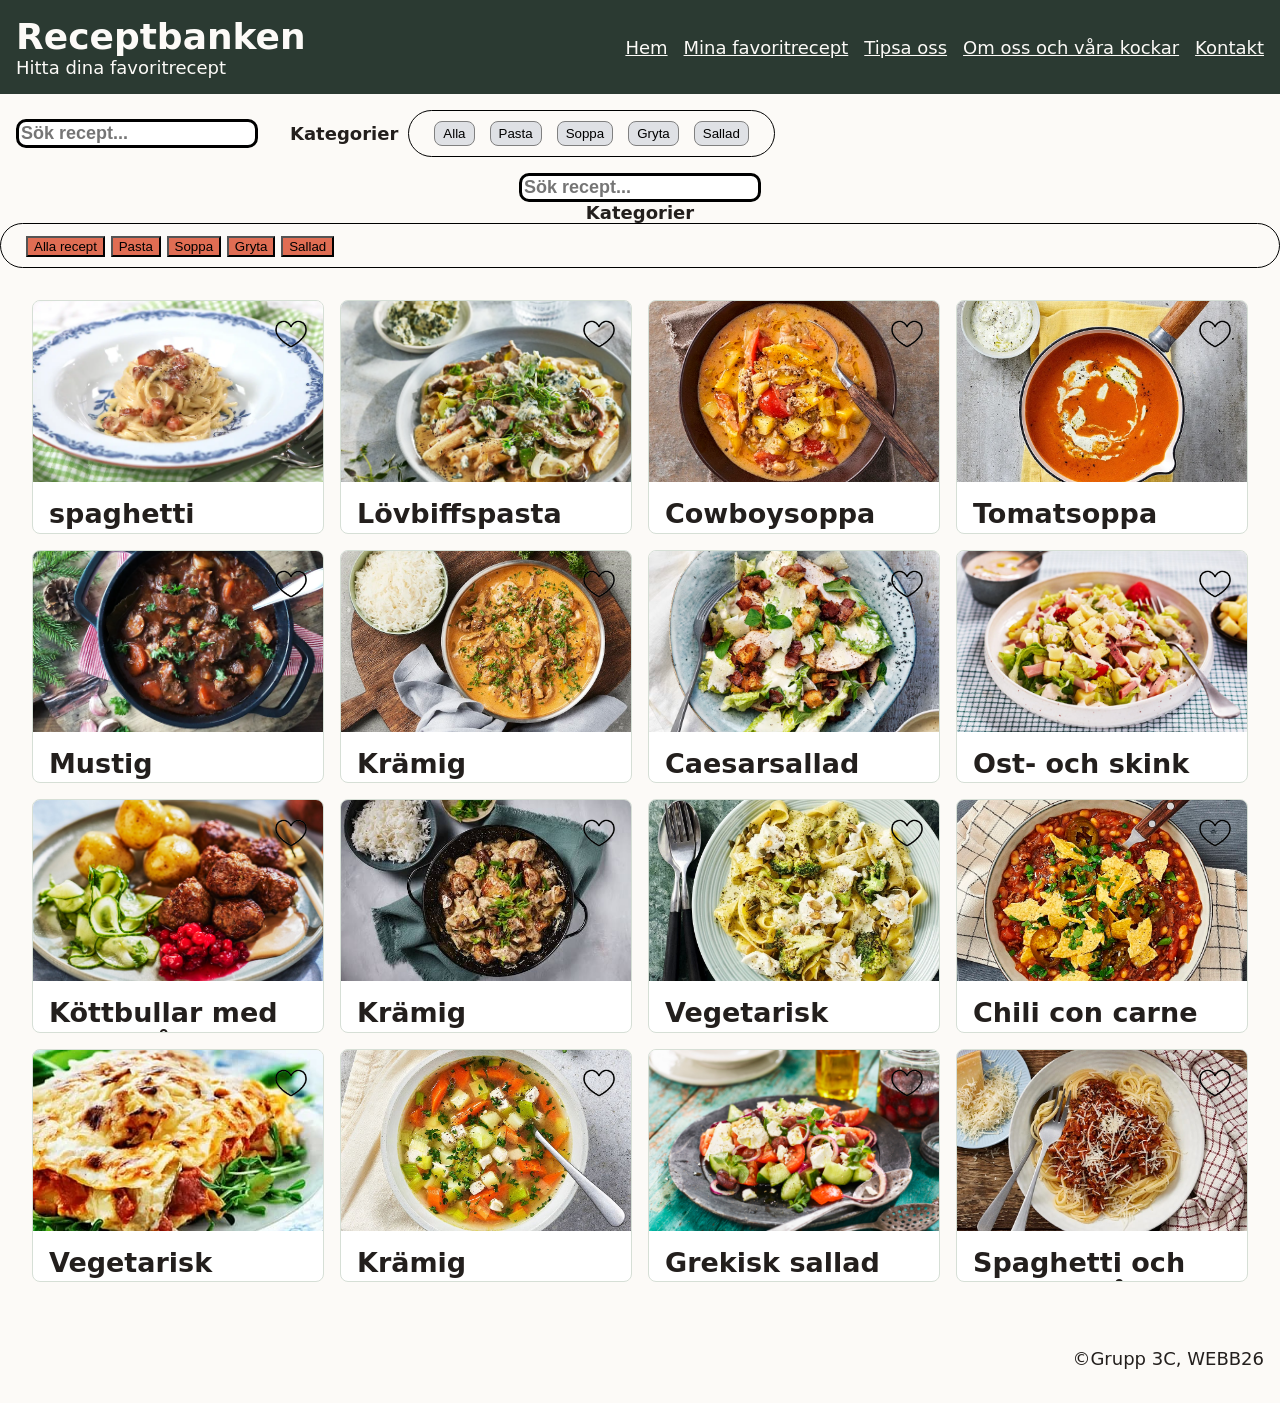
==== receptbanken/index.html @ 859a045a "Merge branch 'main' of https://github.com/OSOK2020/Brief-3-Receptbanken" ====
<!DOCTYPE html>
<html lang="sv">

<head>
    <meta charset="UTF-8">
    <meta name="viewport" content="width=device-width, initial-scale=1.0">
    <title>Receptboken</title>
    <!-- Stylesheets -->
    <link rel="stylesheet" href="css/mainStyle.css">
    <link rel="stylesheet" href="css/detailView.css">

    <!-- Scripts -->
    <script type="module" src="scripts/lista.js" defer></script>
    <script type="module" src="js/search.js" defer></script>
    <script type="module" src="js/filter.js" defer></script>
    <script type="module" src="js/detailView.js" defer></script>
</head>

<body>
    <header>
        <div class="logo">
            <h1>Receptbanken</h1>
            <p>Hitta dina favoritrecept</p>
        </div>
        <nav id="navigation">
            <a href="index.html">Hem</a>
            <a href="pages/favorites.html">Mina favoritrecept</a>
            <a href="pages/tips.html">Tipsa oss</a>
            <a href="pages/chefs.html">Om oss och våra kockar</a>
            <a href="pages/kontakt.html">Kontakt</a>
        </nav>
    </header>
    <main>
        <!---sök/filter kommer senare-->
        <section class="filteringSection">
            <section class="search-section">
                <input
                    type="text"
                    id="searchInput"
                    placeholder="Sök recept...">
            </section>
            <section class="filter-section">
                <p id="categories-filter">Kategorier</p>
                <section class="filter-container">
                    <button id="filter-alla">Alla</button>
                    <button id="filter-pasta">Pasta</button>
                    <button id="filter-soppa">Soppa</button>
                    <button id="filter-gryta">Gryta</button>
                    <button id="filter-sallad">Sallad</button>
                </section>
            </section>
        </section>
        
        <section class="search-section">
            <input type="text" id="searchInput" placeholder="Sök recept...">
        </section>
        <p id="categories-filter">Kategorier</p>
        <div id="filter-header">

            <div id="kategorier">
                <button class="filter-knapp" data-kategori="alla">Alla recept</button>
                <button class="filter-knapp" data-kategori="pasta">Pasta</button>
                <button class="filter-knapp" data-kategori="soppa">Soppa</button>
                <button class="filter-knapp" data-kategori="gryta">Gryta</button>
                <button class="filter-knapp" data-kategori="sallad">Sallad</button>
            </div>

            <div id="lista"></div>

        </div>

        <!--Tom listbehållare-->
        <ul id="recipe-list"></ul>

    </main>
    <footer>
        <p>&copy;Grupp 3C, WEBB26 </p>
    </footer>
</body>

</html>
---- receptbanken/css/mainStyle.css ----
*,
*::before,
*::after {
    box-sizing: border-box;
}

:root {
    --bg-main: #fcfaf7;
    /* Warm Cream */
    --bg-header: #2b3a32;
    /* Deep Forest Herb */
    --bg-card: #ffffff;
    /* Crisp White */
    --bg-detail: #f4efe6;
    /* Soft Parchment */
    --text-main: #231f1d;
    /* Dark Espresso */
    --text-muted: #6e665f;
    /* Warm Slate */
    --accent-primary: #e06d53;
    /* Terracotta / Paprika */
    --accent-secondary: #748c66;
    /* Sage Green */
    box-sizing: border-box;
}

:root {
    --bg-main: #fcfaf7;
    /* Warm Cream */
    --bg-header: #2b3a32;
    /* Deep Forest Herb */
    --bg-card: #ffffff;
    /* Crisp White */
    --bg-detail: #f4efe6;
    /* Soft Parchment */
    --text-main: #231f1d;
    /* Dark Espresso */
    --text-muted: #6e665f;
    /* Warm Slate */
    --accent-primary: #e06d53;
    /* Terracotta / Paprika */
    --accent-secondary: #748c66;
    /* Sage Green */
}


/* Bas struktur */

body {
    display: grid;
    grid-template-rows: auto 1fr auto;
    min-height: 100vh;
    margin: 0;
    font-size: large;
    font-family: system-ui, -apple-system, BlinkMacSystemFont, "Segoe UI", Roboto, sans-serif;
    font-family: system-ui, -apple-system, BlinkMacSystemFont, "Segoe UI", Roboto, sans-serif;
    background-color: var(--bg-main);
    color: var(--text-main);
}

button {
    background-color: var(--accent-primary);
}


footer {
    display: flex;
    align-items: center;
    justify-content: flex-end;
    padding: 1rem
}

/* Header */
header {
    background-color: var(--bg-header);
    color: var(--bg-main);
    display: flex;
    justify-content: space-between;
    align-items: center;
    padding: 1rem;

}

.logo * {
    margin: 0;
}

header nav {
    display: flex;
    justify-content: space-evenly;
    gap: 1rem;
    align-items: center;
}

header nav a {
    color: var(--bg-main);
}


/* Main */

main {
    display: grid;
    grid-template-rows: auto auto 1fr;
}

/* Search and filter section (filtering sektion) */

.filteringSection {
    display: flex;
    justify-content: flex-start;
    align-items: center;
    gap: 2rem;
    padding: 1rem;
}

/* == Search design == */

.search-section {
    display: flex;
    justify-content: center;
    align-items: center;
    height: fit-content;
}

#searchInput {
    border: 3px solid black;
    border-radius: 10px;
    font-weight: bold;
    font-size: large;
}


/* == Filter design === */

.filter-section {
    display: flex;
    justify-content: flex-start;
    align-items: center;
}

#categories-filter {
    display: flex;
    justify-content: center;
    font-weight: bold;
    font-size: large;
    margin: 0;
}

.filter-container {
    display: flex;
    justify-content: center;
    gap: 15px;
    margin-left: 10px;
    border: 1px solid black;
    border-radius: 30px;
    padding: 10px 25px;
}

.filter-container button {
    border: 1px solid grey;
    border-radius: 8px;
    background: #dfe1e5;
    padding: 4px 8px;
}

.filter-container button:hover {
    color: #4caf50;
}

/* Header */
header {
    background-color: var(--bg-header);
    color: var(--bg-main);
    display: flex;
    justify-content: space-between;
    align-items: center;
    padding: 1rem;

}

.logo * {
    margin: 0;
}

header nav {
    display: flex;
    justify-content: space-evenly;
    gap: 1rem;
    align-items: center;
}

header nav a {
    color: var(--bg-main);
}


/* Main */

main {
    display: grid;
    grid-template-rows: auto auto 1fr;
}

/* Search and filter section (filtering sektion) */

.filteringSection {
    display: flex;
    justify-content: flex-start;
    align-items: center;
    gap: 2rem;
    padding: 1rem;
}

/* == Search design == */

.search-section {
    display: flex;
    justify-content: center;
    align-items: center;
    height: fit-content;
}

#searchInput {
    border: 3px solid black;
    border-radius: 10px;
    font-weight: bold;
    font-size: large;
}


/* == Filter design === */

.filter-section {
    display: flex;
    justify-content: flex-start;
    align-items: center;
}

#categories-filter {
    display: flex;
    justify-content: center;
    font-weight: bold;
    font-size: large;
    margin: 0;
}

.filter-container {
    display: flex;
    justify-content: center;
    gap: 15px;
    margin-left: 10px;
    border: 1px solid black;
    border-radius: 30px;
    padding: 10px 25px;
}

.filter-container button {
    border: 1px solid grey;
    border-radius: 8px;
    background: #dfe1e5;
    padding: 4px 8px;
}

.filter-container button:hover {
    color: #4caf50;
}


#recipe-list {
    display: grid;
    grid-template-columns: repeat(4, minmax(0, 1fr));
    gap: 1rem;
    grid-auto-flow: dense;
    padding: 2rem;
    margin: 0;
}

.recipeCommon {
    overflow: hidden;
    border: 1px solid #d6dfd6;
    border-radius: 8px;
    background-color: var(--bg-card);
    transition: background-color 0.4s ease;
    aspect-ratio: 5 / 4;
    position: relative;
}

.recipeCommon:hover {
    background-color: var(--accent-secondary);
    cursor: pointer;
}

.recipeImg {
    display: block;
    width: 100%;
    aspect-ratio: 16 / 10;
    object-fit: cover;
}

.recipeCommon h2 {
    margin: 1rem;
    margin-bottom: 0.5rem;
}


.noSearchResult {
    font-size: 1.2rem;
    margin: 1rem;

}

.faveStatus {
    width: 2rem;
    position: absolute;
    top: 1rem;
    z-index: 2;
    right: 1rem;
}


@media (max-width: 800px) {
    #recipe-list {
        grid-template-columns: repeat(2, minmax(0, 1fr));
    }
}

@media (max-width: 500px) {
    #recipe-list {
        grid-template-columns: 1fr;
    }
}

/* == Filter design === */

#categories-filter {
    display: flex;
    justify-content: center;
    font-weight: bold;
    font-size: large;
}

#filter-container {
    display: flex;
    justify-content: center;
    gap: 15px;
    margin-left: 10px;
}

#filter-container button {
    border: 1px solid grey;
    border-radius: 8px;
    background: #dfe1e5;
    padding-top: 4px;
    padding-bottom: 4px;
    padding-left: 8px;
    padding-right: 8px;
}

#filter-container button:hover {
    color: #4caf50;
}

#filter-header {
    border: 1px solid black;
    border-radius: 30px;
    padding-top: 10px;
    padding-bottom: 10px;
    padding-right: 25px;
    padding-left: 25px;
}
---- receptbanken/css/detailView.css ----
.detailView {
    grid-column: span 3;
    grid-row: span 3;
    display: grid;
    grid-template-columns: 1fr 2fr;
    grid-template-rows: auto auto auto 1fr auto;
    gap: 2rem;
    font-size: 1.2rem;
    padding: 1.5rem;
    border-radius: 1rem;
    aspect-ratio: auto;
    overflow: auto;      
    align-self: stretch;      
    background-color: var(--accent-secondary);
    container-type:inline-size;
}

.detailViewLong {
    grid-row: span 4;
}

.detailView img {
    grid-column: 1;
    grid-row: 1 / span 2;
    border-radius: 2rem;
    object-fit: cover;
    max-width: 100%;
    max-height: 100%;
    aspect-ratio: 1;
}

.detailView h2 {
    grid-column: 1;
    grid-row: 3;    
    display: block;
    margin: 0;    
    padding: 1rem;
    border-radius: 2rem;
    background-color: var(--bg-detail);
    font-size: 1.5rem;
    text-align: center;
} 

.ingredientList {
    grid-column: 1;
    grid-row: 4 / span 2;
    width: 100%;
    display: flex;
    flex-direction: column;
    gap:0.5rem;
    padding-top: 1rem;
    padding-bottom: 1rem;
    padding-right: 1rem;
    border-radius: 2rem;
    max-height: 100%;
    background-color: var(--bg-detail);

}

.instructionList {
    grid-column: 2;
    grid-row: 2 / span 3;
    width: 100%;
    display: flex;
    flex-direction: column;
    justify-content: space-evenly;
    gap:0.5rem;
    padding-top: 1rem;
    padding-bottom: 1rem;
    padding-right: 1rem;
    border-radius: 2rem;
    max-height: 100%;
    background-color: var(--bg-detail);
}

.categoryDetails {
    grid-column: 2;
    grid-row: 5;
    display: flex;
    justify-content: flex-start;
    align-items: center;
    background-color: var(--bg-detail);
    border-radius: 2rem;
    padding: 1rem;
    margin: 0;
}


.statsSection {
    background-color: var(--bg-detail);
    border-radius: 2rem;
    padding: 1rem;
    display: flex;
    justify-content: space-around;
}

.statsSection * {
    margin: 0;
}

.detailView .faveStatus{
    right: unset;
    left: 1rem;
}
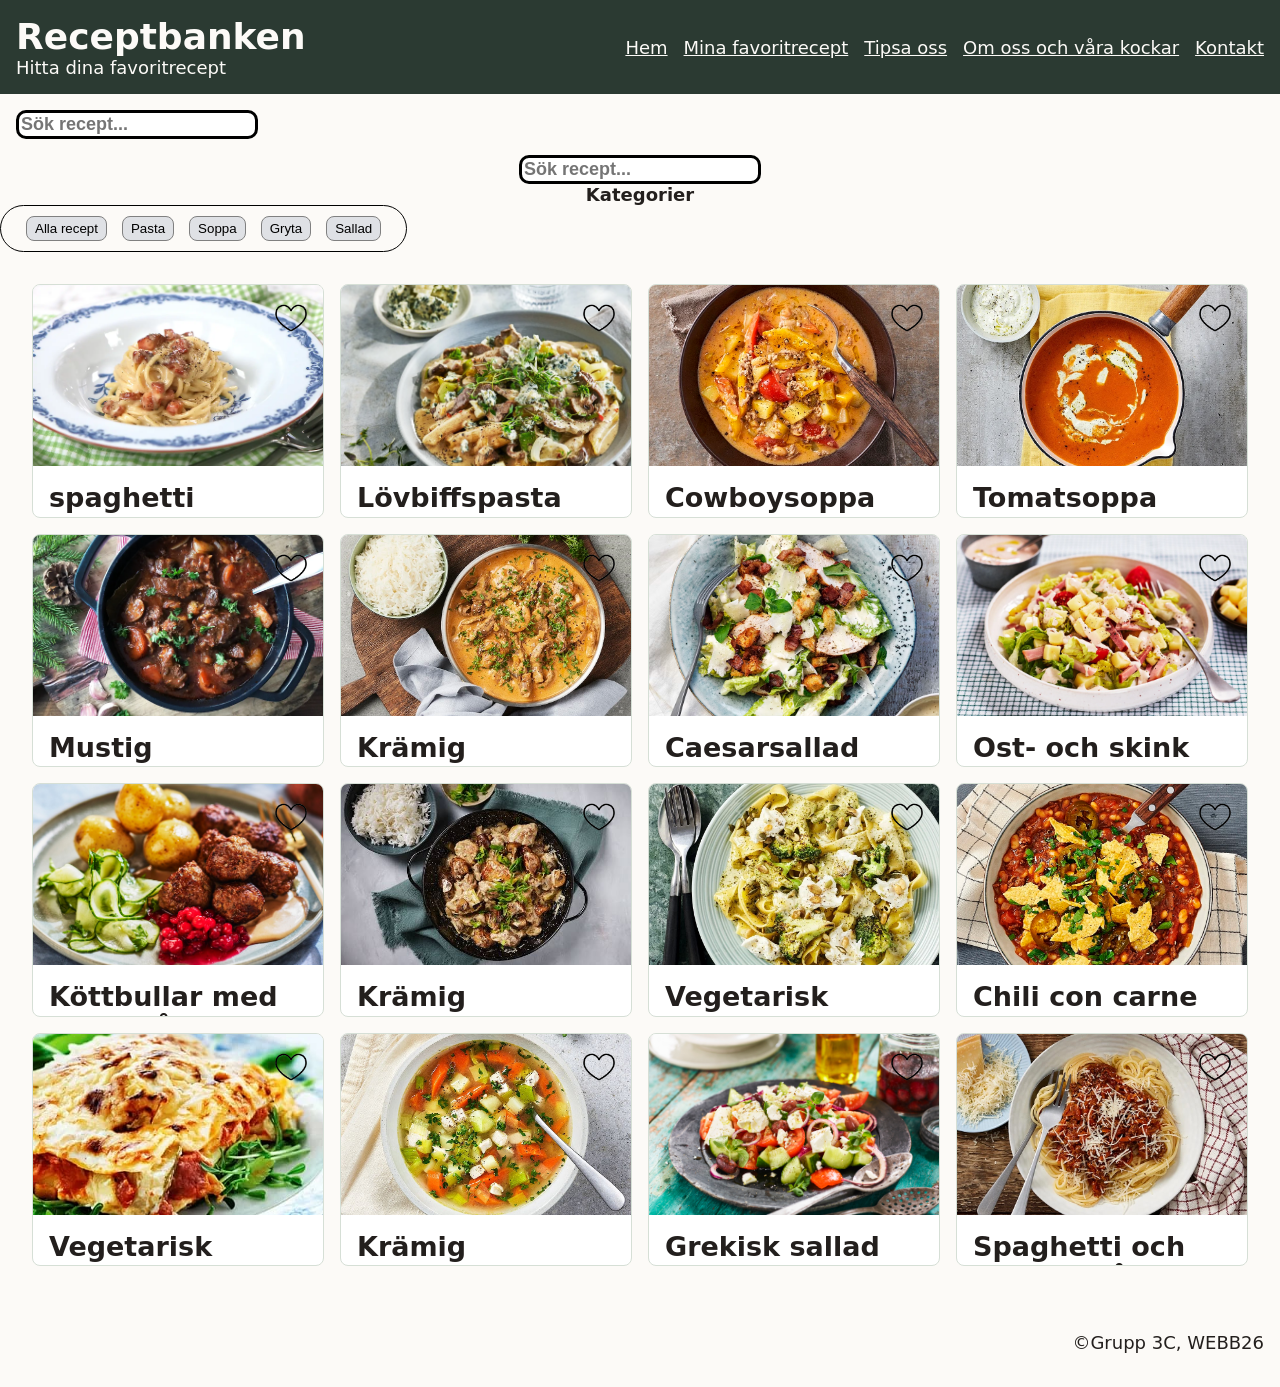
==== commit 0837f9fb: "nu finns en fungerande filter funktion, endast css kvar för att styla knapparna lite bättre" ====
--- a/receptbanken/index.html
+++ b/receptbanken/index.html
@@ -39,16 +39,6 @@
                     id="searchInput"
                     placeholder="Sök recept...">
             </section>
-            <section class="filter-section">
-                <p id="categories-filter">Kategorier</p>
-                <section class="filter-container">
-                    <button id="filter-alla">Alla</button>
-                    <button id="filter-pasta">Pasta</button>
-                    <button id="filter-soppa">Soppa</button>
-                    <button id="filter-gryta">Gryta</button>
-                    <button id="filter-sallad">Sallad</button>
-                </section>
-            </section>
         </section>
         
         <section class="search-section">
--- a/receptbanken/css/mainStyle.css
+++ b/receptbanken/css/mainStyle.css
@@ -133,7 +133,7 @@
 
 /* == Filter design === */
 
-.filter-section {
+#filter-section {
     display: flex;
     justify-content: flex-start;
     align-items: center;
@@ -147,7 +147,7 @@
     margin: 0;
 }
 
-.filter-container {
+#kategorier {
     display: flex;
     justify-content: center;
     gap: 15px;
@@ -231,13 +231,13 @@
 
 /* == Filter design === */
 
-.filter-section {
+#filter-header {
     display: flex;
     justify-content: flex-start;
     align-items: center;
 }
 
-#categories-filter {
+#kategorier {
     display: flex;
     justify-content: center;
     font-weight: bold;
@@ -245,24 +245,14 @@
     margin: 0;
 }
 
-.filter-container {
-    display: flex;
-    justify-content: center;
-    gap: 15px;
-    margin-left: 10px;
-    border: 1px solid black;
-    border-radius: 30px;
-    padding: 10px 25px;
-}
-
-.filter-container button {
+#kategorier button {
     border: 1px solid grey;
     border-radius: 8px;
     background: #dfe1e5;
     padding: 4px 8px;
 }
 
-.filter-container button:hover {
+#kategorier button:hover {
     color: #4caf50;
 }
 
@@ -331,41 +321,3 @@
     }
 }
 
-/* == Filter design === */
-
-#categories-filter {
-    display: flex;
-    justify-content: center;
-    font-weight: bold;
-    font-size: large;
-}
-
-#filter-container {
-    display: flex;
-    justify-content: center;
-    gap: 15px;
-    margin-left: 10px;
-}
-
-#filter-container button {
-    border: 1px solid grey;
-    border-radius: 8px;
-    background: #dfe1e5;
-    padding-top: 4px;
-    padding-bottom: 4px;
-    padding-left: 8px;
-    padding-right: 8px;
-}
-
-#filter-container button:hover {
-    color: #4caf50;
-}
-
-#filter-header {
-    border: 1px solid black;
-    border-radius: 30px;
-    padding-top: 10px;
-    padding-bottom: 10px;
-    padding-right: 25px;
-    padding-left: 25px;
-}
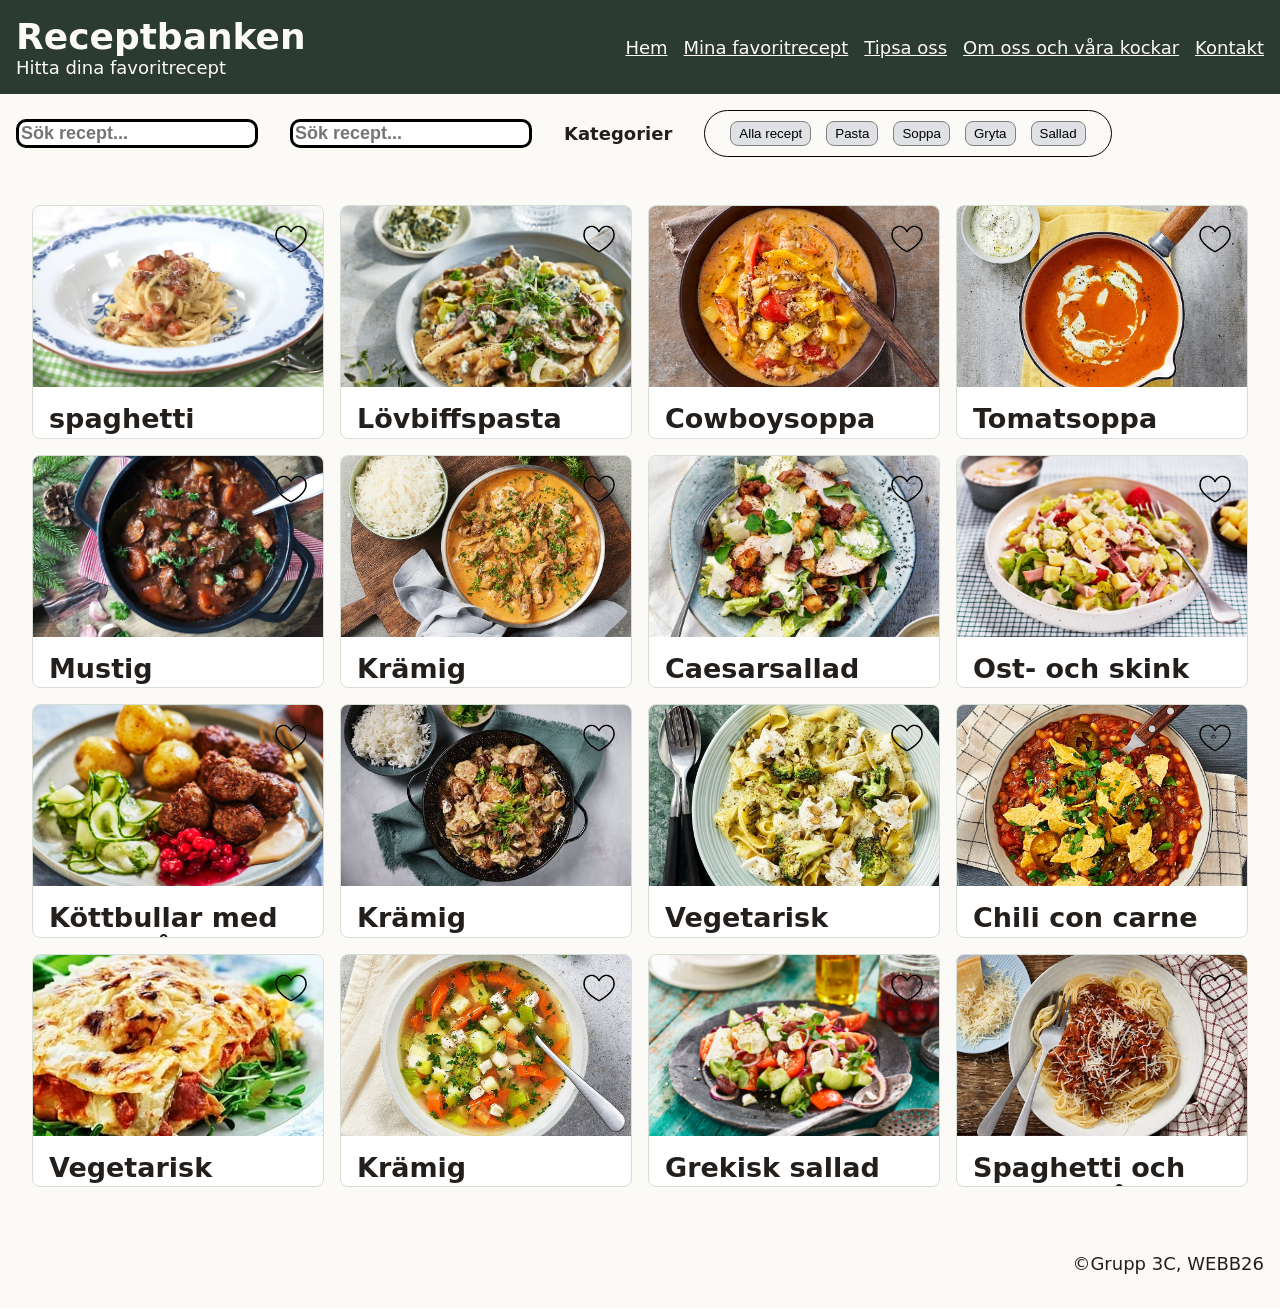
==== commit 4a6557c2: "fixed error with html from filer merge" ====
--- a/receptbanken/index.html
+++ b/receptbanken/index.html
@@ -39,25 +39,23 @@
                     id="searchInput"
                     placeholder="Sök recept...">
             </section>
+        
+        
+            <section class="search-section">
+                <input type="text" id="searchInput" placeholder="Sök recept...">
+            </section>
+            <p id="categories-filter">Kategorier</p>
+            <div id="filter-header">
+
+                <div id="kategorier">
+                    <button class="filter-knapp" data-kategori="alla">Alla recept</button>
+                    <button class="filter-knapp" data-kategori="pasta">Pasta</button>
+                    <button class="filter-knapp" data-kategori="soppa">Soppa</button>
+                    <button class="filter-knapp" data-kategori="gryta">Gryta</button>
+                    <button class="filter-knapp" data-kategori="sallad">Sallad</button>
+                </div>
+            </div>
         </section>
-        
-        <section class="search-section">
-            <input type="text" id="searchInput" placeholder="Sök recept...">
-        </section>
-        <p id="categories-filter">Kategorier</p>
-        <div id="filter-header">
-
-            <div id="kategorier">
-                <button class="filter-knapp" data-kategori="alla">Alla recept</button>
-                <button class="filter-knapp" data-kategori="pasta">Pasta</button>
-                <button class="filter-knapp" data-kategori="soppa">Soppa</button>
-                <button class="filter-knapp" data-kategori="gryta">Gryta</button>
-                <button class="filter-knapp" data-kategori="sallad">Sallad</button>
-            </div>
-
-            <div id="lista"></div>
-
-        </div>
 
         <!--Tom listbehållare-->
         <ul id="recipe-list"></ul>
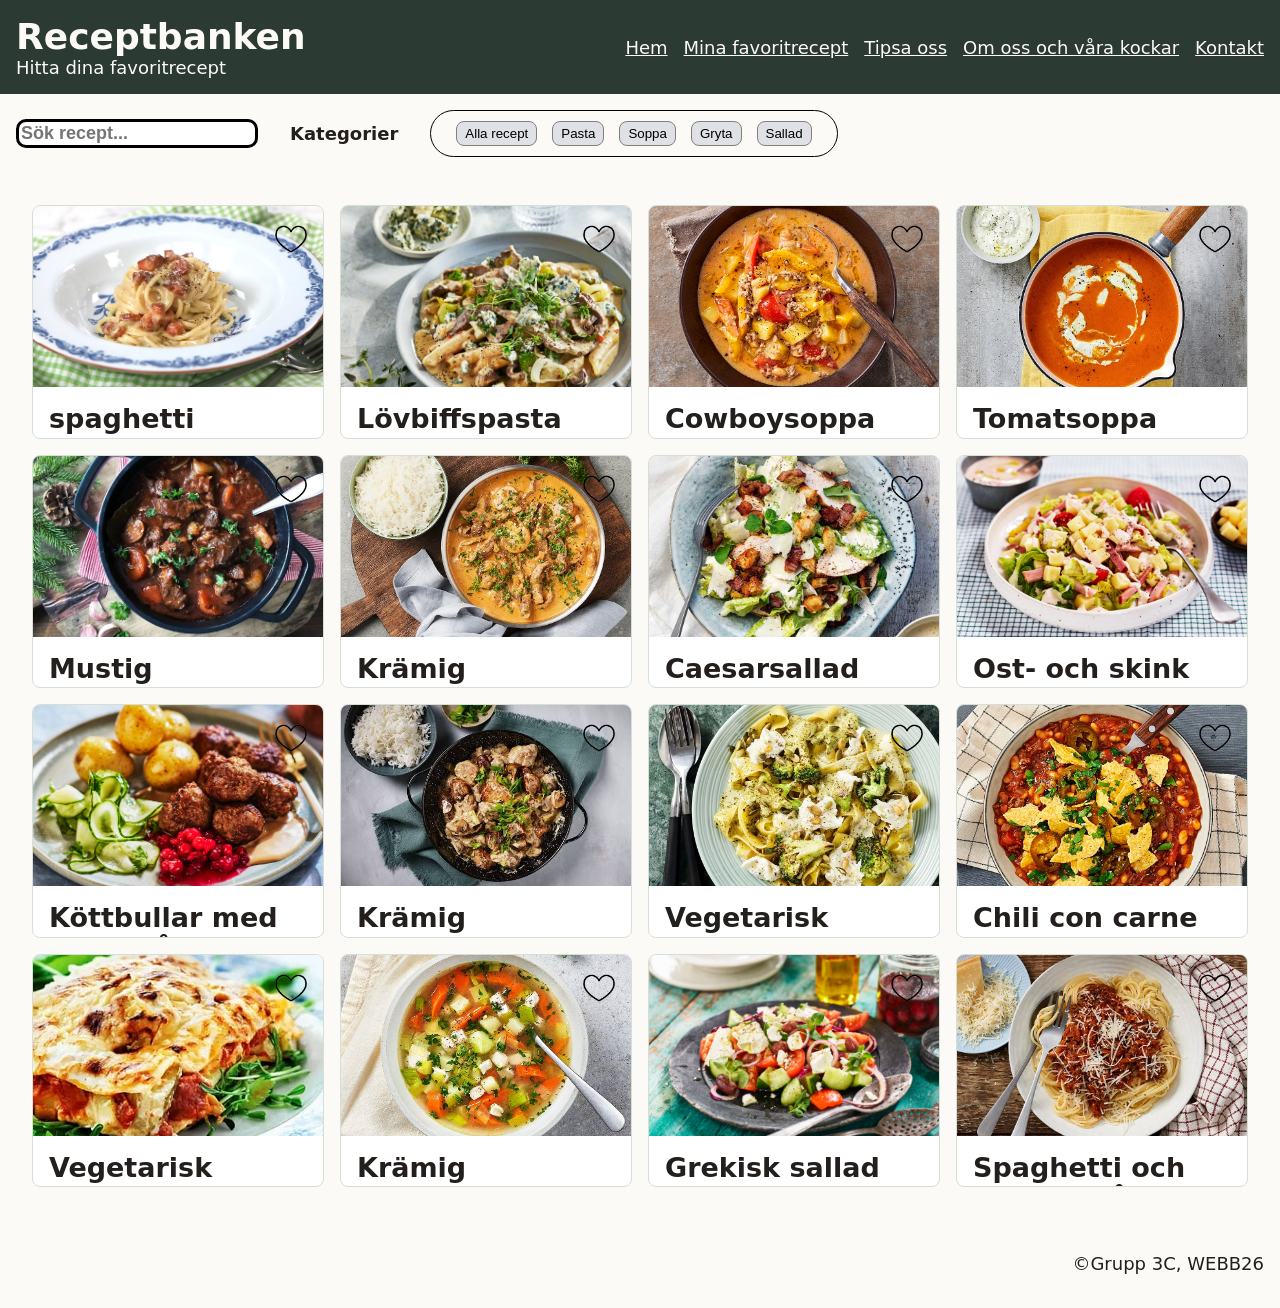
==== commit 51a0b783: "removed duplicate matches.forEach functions from merge" ====
--- a/receptbanken/index.html
+++ b/receptbanken/index.html
@@ -33,12 +33,12 @@
     <main>
         <!---sök/filter kommer senare-->
         <section class="filteringSection">
-            <section class="search-section">
+            <!-- <section class="search-section">
                 <input
                     type="text"
                     id="searchInput"
                     placeholder="Sök recept...">
-            </section>
+            </section> -->
         
         
             <section class="search-section">
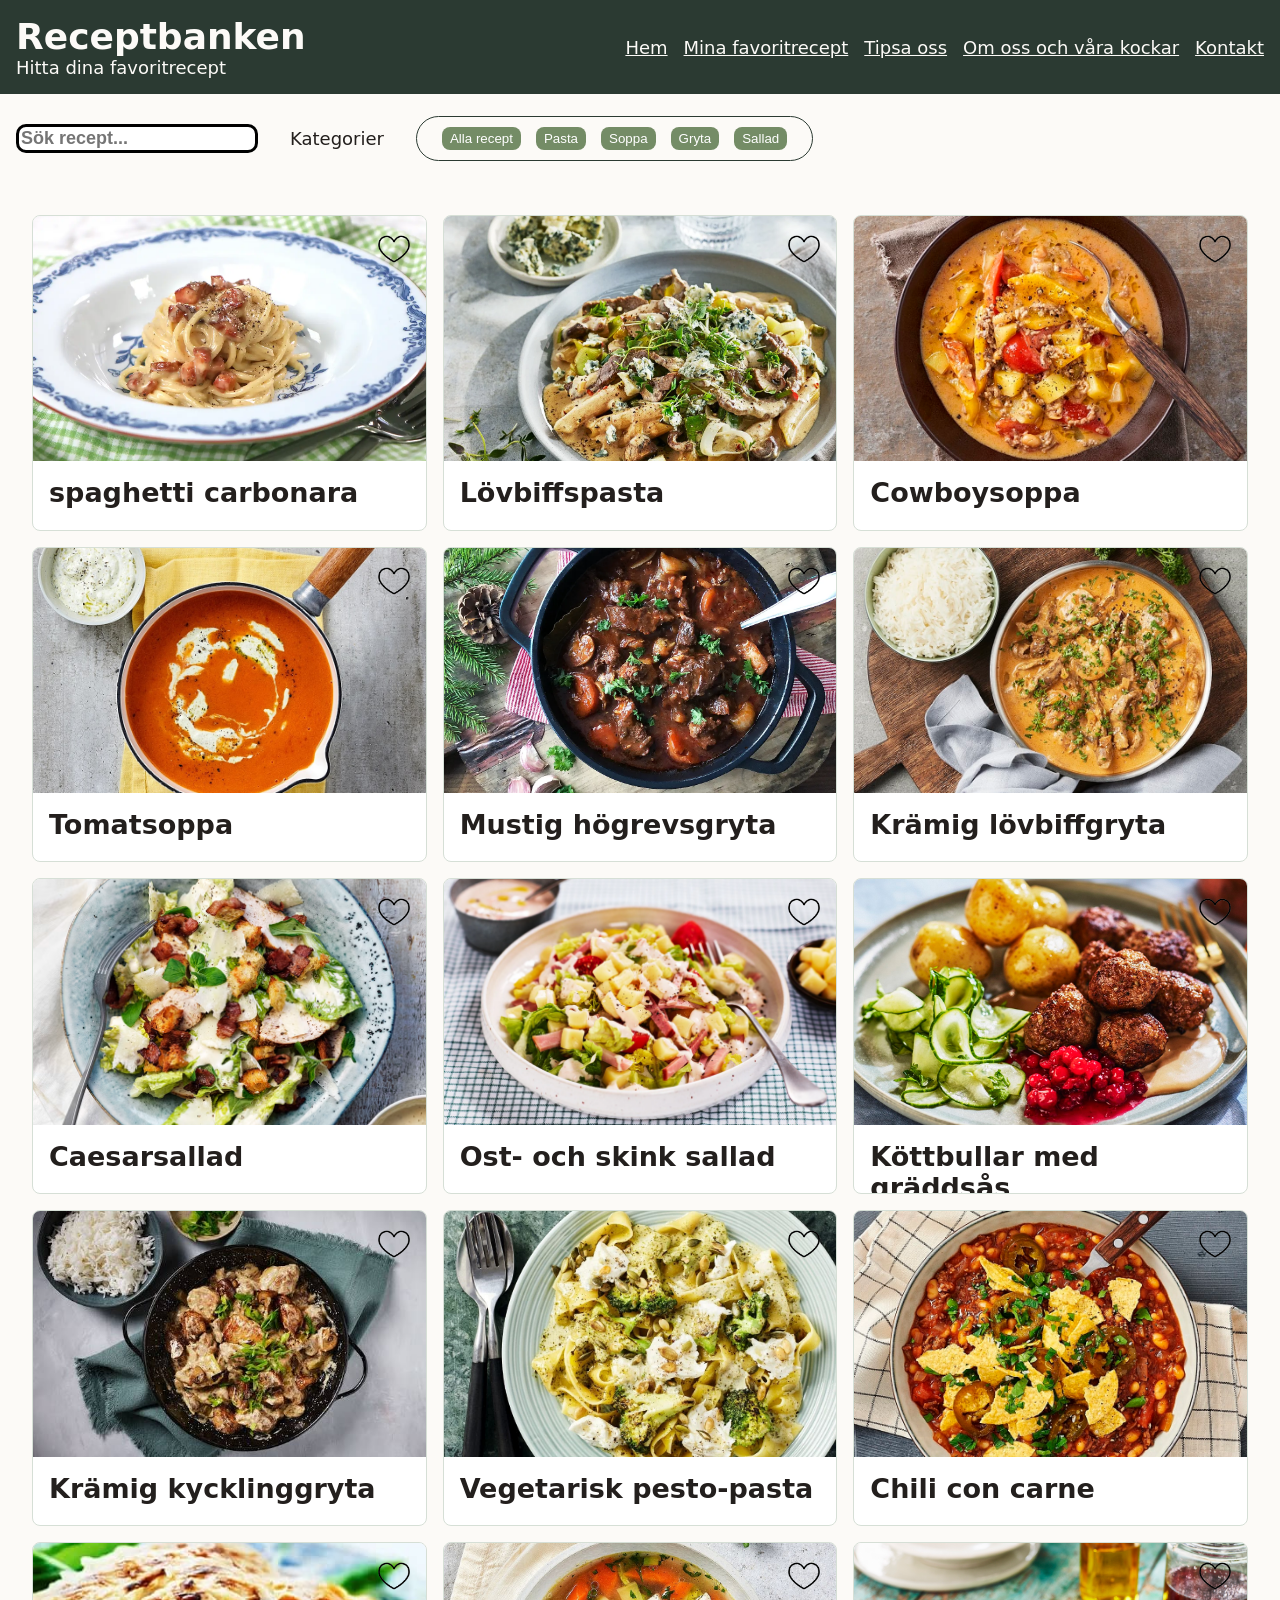
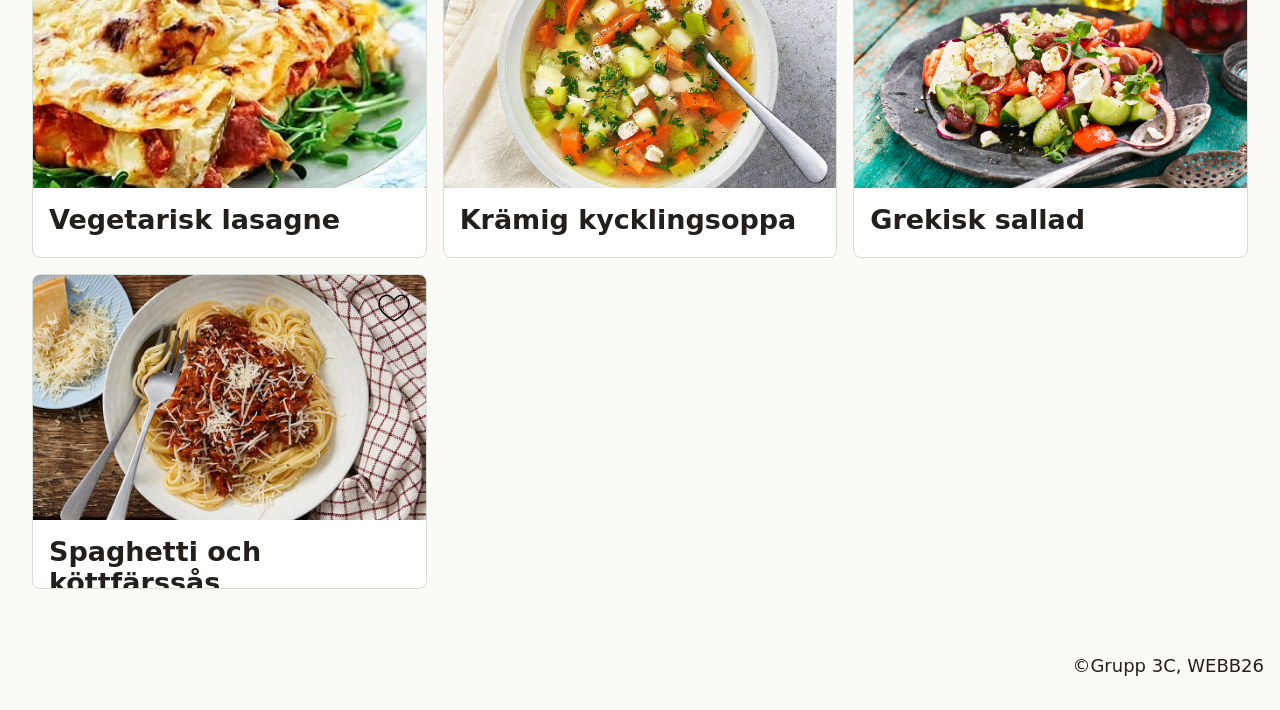
==== commit f3d3f173: "Added confirm before removing favorite-recipes on the favoritepage" ====
--- a/receptbanken/index.html
+++ b/receptbanken/index.html
@@ -42,7 +42,7 @@
         
         
             <section class="search-section">
-                <input type="text" id="searchInput" placeholder="Sök recept...">
+               <input type="text" id="searchInput" placeholder="Sök recept...">
             </section>
             <p id="categories-filter">Kategorier</p>
             <div id="filter-header">
--- a/receptbanken/css/mainStyle.css
+++ b/receptbanken/css/mainStyle.css
@@ -133,39 +133,14 @@
 
 /* == Filter design === */
 
-#filter-section {
-    display: flex;
-    justify-content: flex-start;
-    align-items: center;
-}
-
-#categories-filter {
-    display: flex;
-    justify-content: center;
-    font-weight: bold;
-    font-size: large;
-    margin: 0;
-}
-
 #kategorier {
     display: flex;
     justify-content: center;
     gap: 15px;
     margin-left: 10px;
-    border: 1px solid black;
+    border: 1px solid #2b3a32;
     border-radius: 30px;
     padding: 10px 25px;
-}
-
-.filter-container button {
-    border: 1px solid grey;
-    border-radius: 8px;
-    background: #dfe1e5;
-    padding: 4px 8px;
-}
-
-.filter-container button:hover {
-    color: #4caf50;
 }
 
 /* Header */
@@ -246,16 +221,22 @@
 }
 
 #kategorier button {
-    border: 1px solid grey;
+    border: none;
     border-radius: 8px;
-    background: #dfe1e5;
+    background: #748c66;
     padding: 4px 8px;
-}
-
-#kategorier button:hover {
-    color: #4caf50;
-}
-
+    color: white;
+}
+
+/* KNAPP-ANIMATION */
+.filter-knapp {
+    transition: transform 0.15s ease, box-shadow 0.15s ease;
+}
+
+.filter-knapp:active {
+    transform: scale(0.92);
+    box-shadow: 0 0 15px rgba(255,255,255,0.4);
+}
 
 #recipe-list {
     display: grid;
@@ -308,16 +289,33 @@
     right: 1rem;
 }
 
-
-@media (max-width: 800px) {
+/* Desktop */
+@media (min-width: 901px) {
     #recipe-list {
-        grid-template-columns: repeat(2, minmax(0, 1fr));
+        display: grid;
+        grid-template-columns: repeat(auto-fit, minmax(320px, 1fr));
     }
 }
-
-@media (max-width: 500px) {
+/* Tablet */
+@media (min-width: 566px) and (max-width: 900px) {
     #recipe-list {
-        grid-template-columns: 1fr;
+        display: grid;
+        grid-template-columns: repeat(auto-fit, minmax(280px, 1fr));
     }
 }
-
+/* Mobile */
+@media (max-width: 565px) {
+    #recipe-list {
+        display: grid;
+        grid-template-columns: 2fr;
+        justify-content: center;
+        max-width: 400px;
+        width: 100%;
+    }
+}
+
+/* responsive text */
+#recipe-list {
+    font-style: clamp(0.9rem, 2cqw, 1.4rem);
+}
+
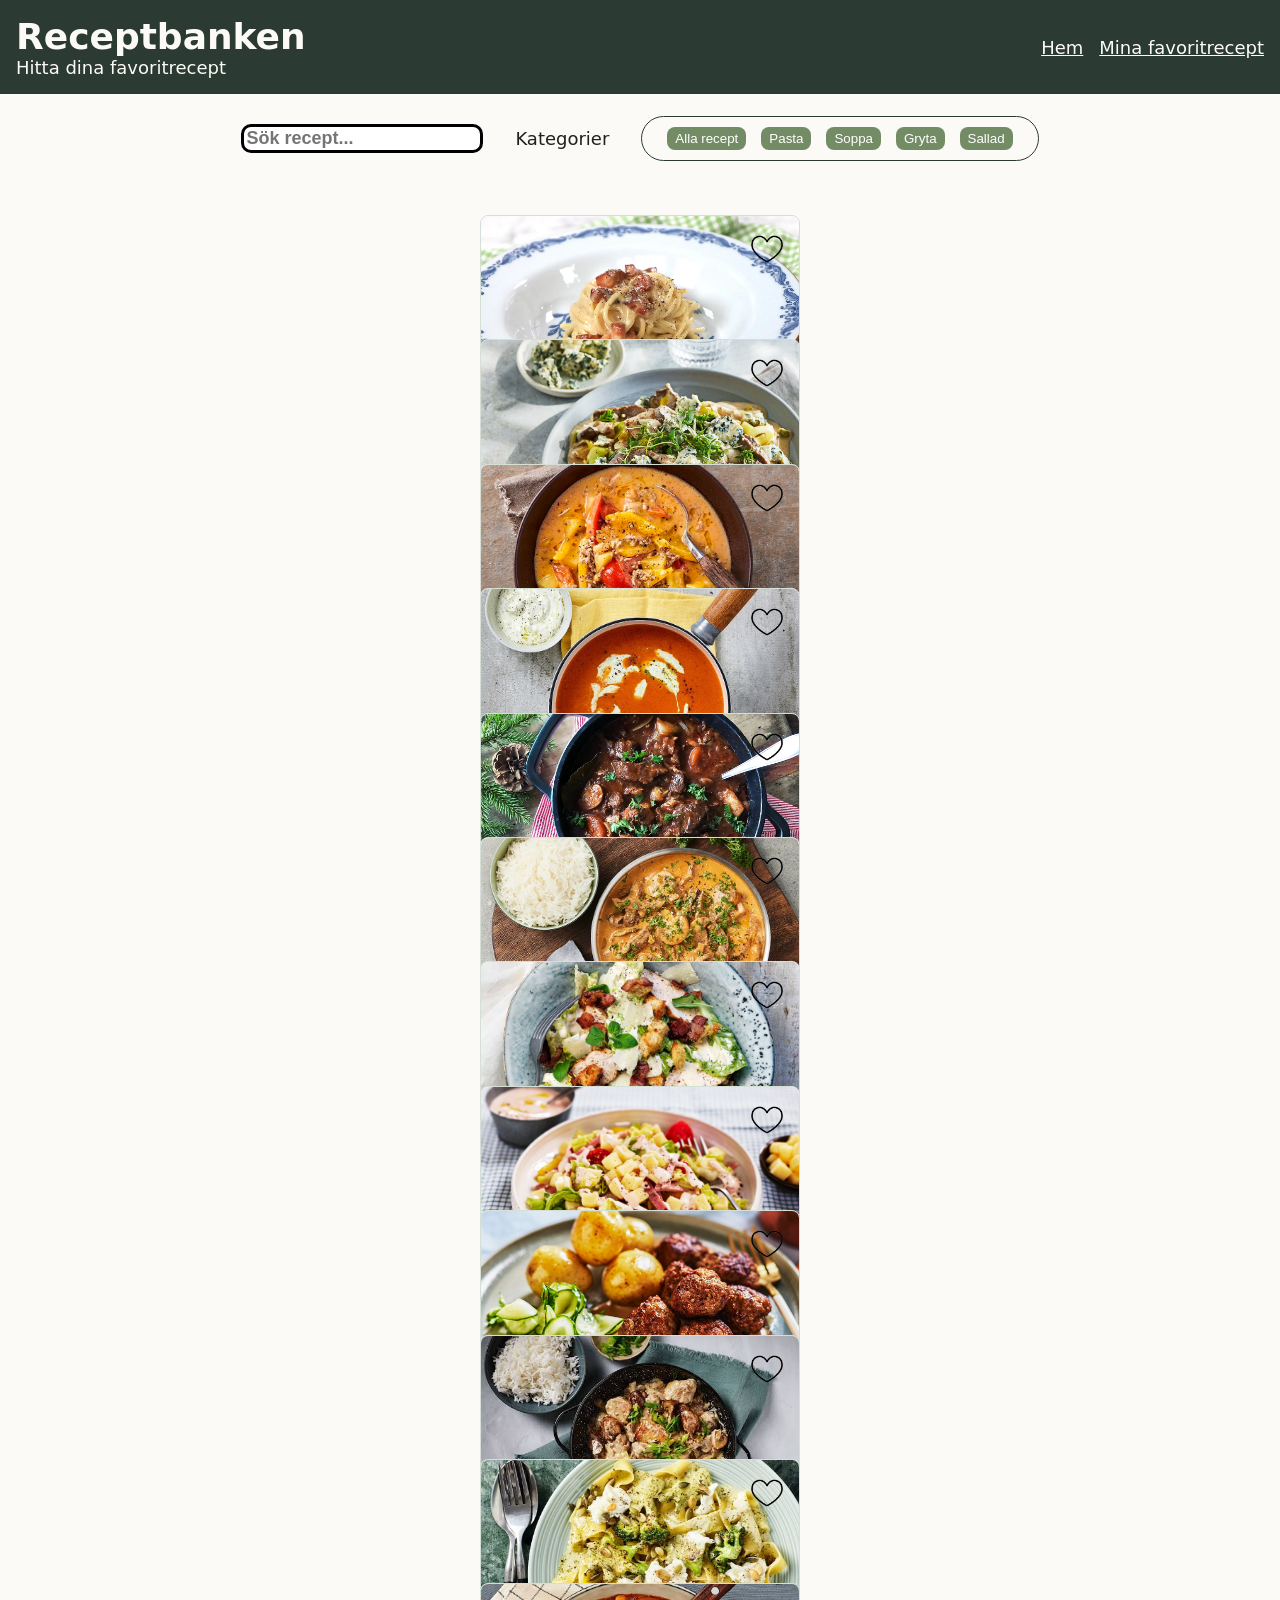
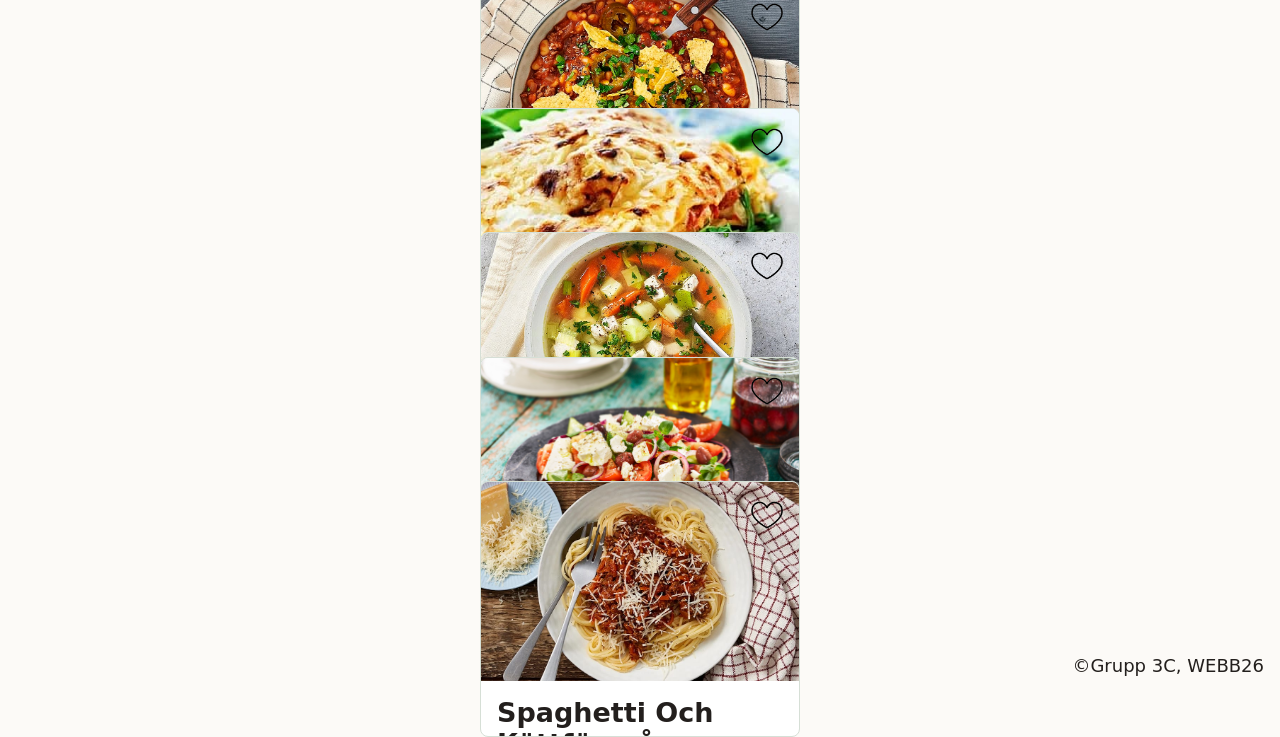
==== commit 1ccc82eb: "removed non used pages" ====
--- a/receptbanken/index.html
+++ b/receptbanken/index.html
@@ -25,9 +25,6 @@
         <nav id="navigation">
             <a href="index.html">Hem</a>
             <a href="pages/favorites.html">Mina favoritrecept</a>
-            <a href="pages/tips.html">Tipsa oss</a>
-            <a href="pages/chefs.html">Om oss och våra kockar</a>
-            <a href="pages/kontakt.html">Kontakt</a>
         </nav>
     </header>
     <main>
--- a/receptbanken/css/mainStyle.css
+++ b/receptbanken/css/mainStyle.css
@@ -102,6 +102,7 @@
 main {
     display: grid;
     grid-template-rows: auto auto 1fr;
+    justify-items: center;
 }
 
 /* Search and filter section (filtering sektion) */
@@ -255,6 +256,7 @@
     transition: background-color 0.4s ease;
     aspect-ratio: 5 / 4;
     position: relative;
+    text-transform:capitalize;
 }
 
 .recipeCommon:hover {
@@ -312,6 +314,22 @@
         max-width: 400px;
         width: 100%;
     }
+
+    .filteringSection {
+        flex-direction: column;
+        gap: 0;
+    }
+
+    header {
+        flex-direction: column;
+        gap: 2rem;
+        text-align: center;
+    }
+
+    .recipeCommon h2 {
+        font-size: 1.5rem;
+    }
+
 }
 
 /* responsive text */
--- a/receptbanken/css/detailView.css
+++ b/receptbanken/css/detailView.css
@@ -101,4 +101,36 @@
 .detailView .faveStatus{
     right: unset;
     left: 1rem;
+}
+
+@media (max-width: 565px) {
+    .detailView {
+        display: flex;
+        flex-direction: column;
+        grid-column: initial;
+        grid-row: initial;
+        gap: 1.5rem;
+    }
+
+    .statsSection {
+        order: -1;
+    }
+
+    .detailView img{
+        order:-3;
+    }
+
+    .detailView h2 {
+        order: -2;
+    }
+
+    .detailView .faveStatus {
+        right: unset;
+        left: 2.5rem;
+        top: 2.5rem;
+    }
+
+    .detailView {
+        font-size: 1.1rem;
+    }
 }
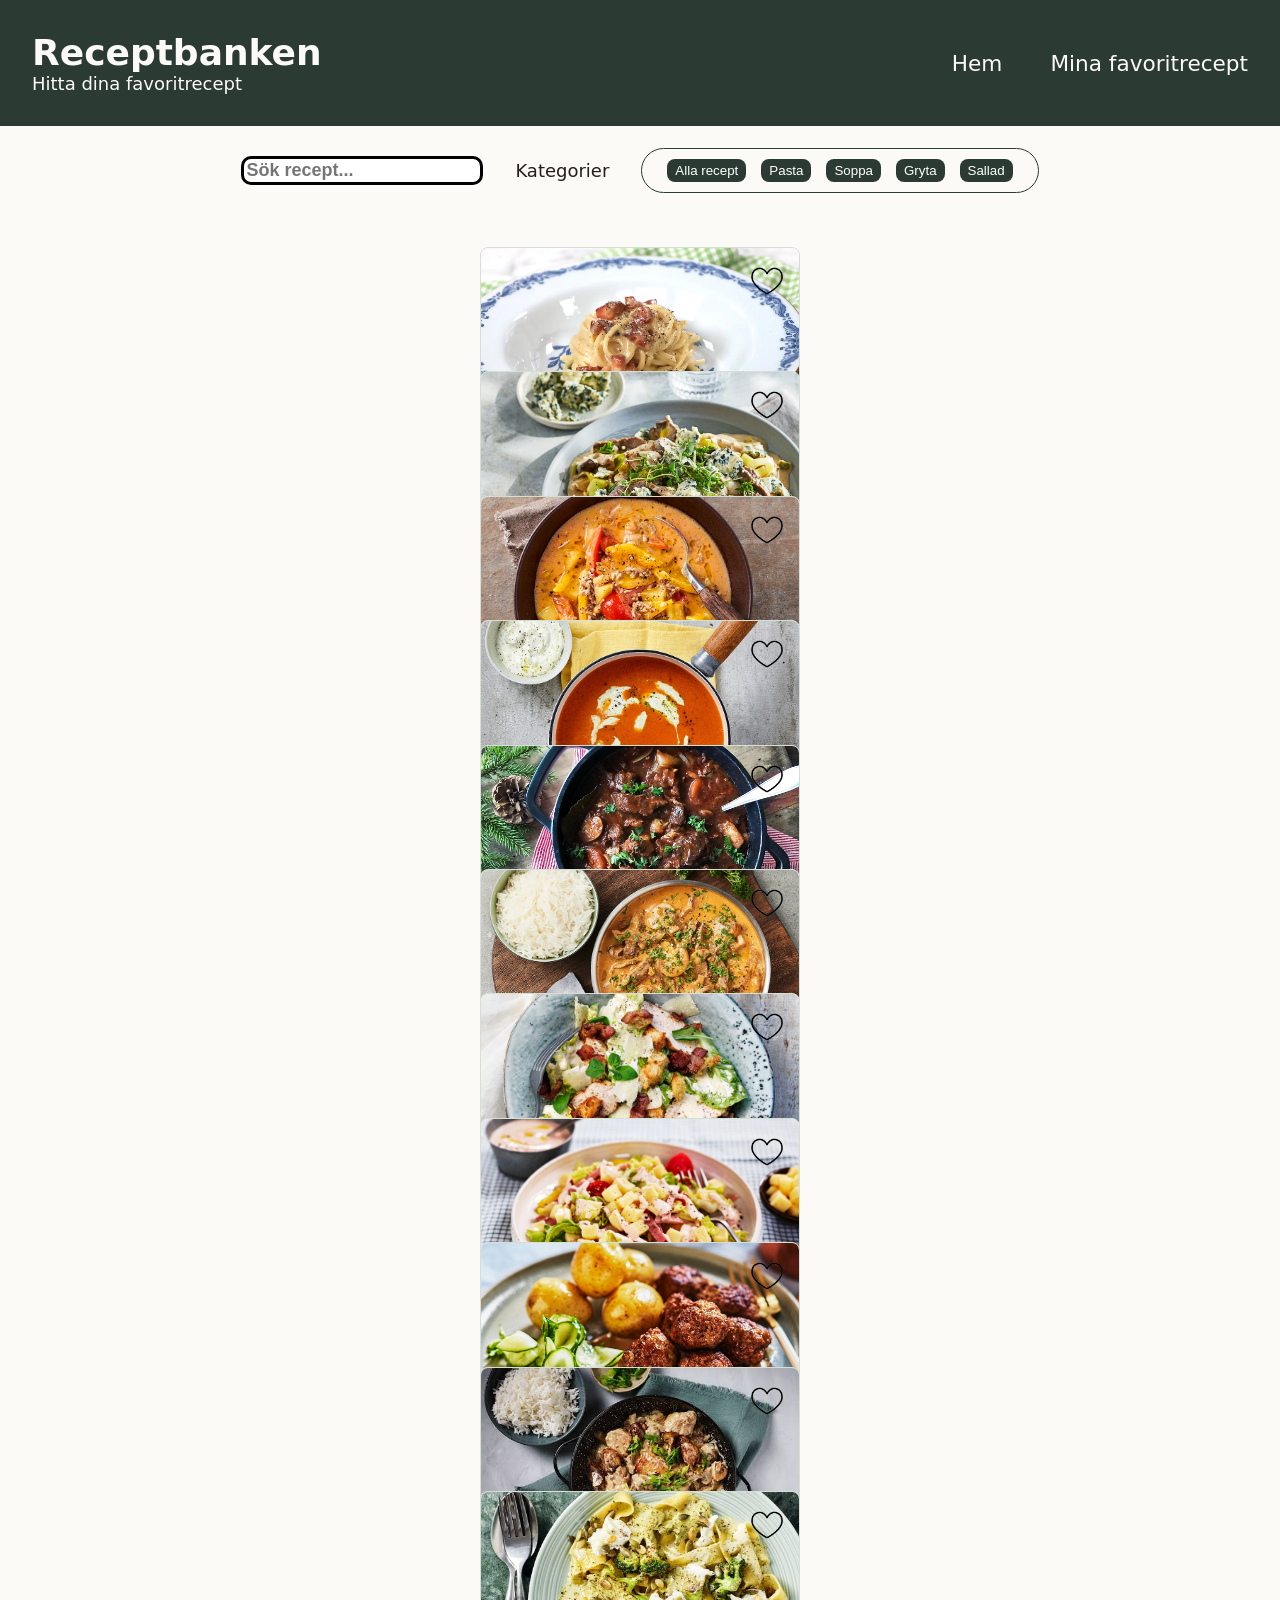
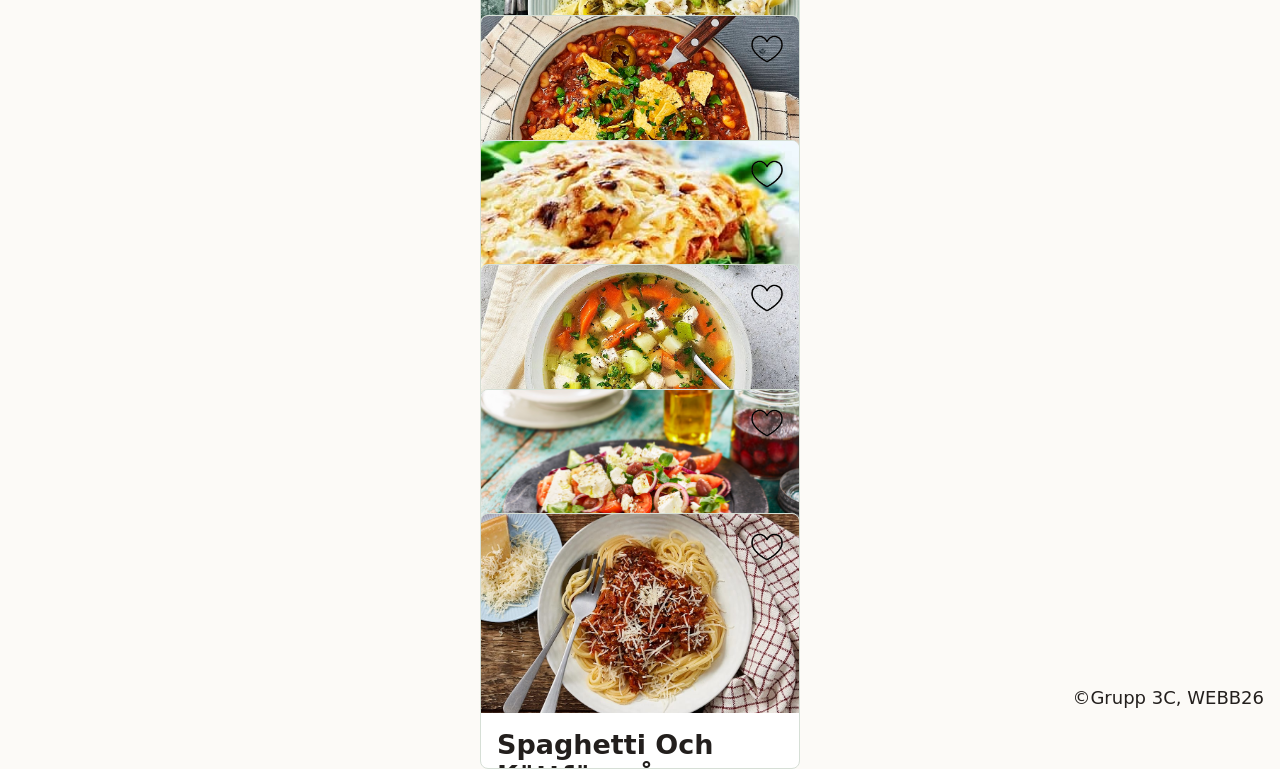
==== commit b933a01a: "fixed hover on buttons & links and mobile scaling on filter" ====
--- a/receptbanken/index.html
+++ b/receptbanken/index.html
@@ -18,10 +18,10 @@
 
 <body>
     <header>
-        <div class="logo">
+        <a href="index.html" class="logo">
             <h1>Receptbanken</h1>
             <p>Hitta dina favoritrecept</p>
-        </div>
+        </a>
         <nav id="navigation">
             <a href="index.html">Hem</a>
             <a href="pages/favorites.html">Mina favoritrecept</a>
--- a/receptbanken/css/mainStyle.css
+++ b/receptbanken/css/mainStyle.css
@@ -92,9 +92,18 @@
     align-items: center;
 }
 
-header nav a {
+header a {
     color: var(--bg-main);
-}
+    text-decoration: none;
+    border-radius: 1rem;
+    padding: 1rem;
+    transition: 300ms ease;
+}
+
+header a:hover {
+    background-color: var(--accent-secondary);
+}
+
 
 
 /* Main */
@@ -131,10 +140,69 @@
     font-size: large;
 }
 
+/* Header */
+header {
+    background-color: var(--bg-header);
+    color: var(--bg-main);
+    display: flex;
+    justify-content: space-between;
+    align-items: center;
+}
+
+.logo * {
+    margin: 0;
+}
+
+header nav {
+    display: flex;
+    justify-content: space-evenly;
+    gap: 1rem;
+    align-items: center;
+}
+
+header nav a {
+    color: var(--bg-main);
+    font-size: 1.35rem
+}
+
+
+/* Main */
+
+main {
+    display: grid;
+    grid-template-rows: auto auto 1fr;
+}
+
+/* Search and filter section (filtering sektion) */
+
+.filteringSection {
+    display: flex;
+    justify-content: flex-start;
+    align-items: center;
+    gap: 2rem;
+    padding: 1rem;
+}
+
+/* == Search design == */
+
+.search-section {
+    display: flex;
+    justify-content: center;
+    align-items: center;
+    height: fit-content;
+}
+
+#searchInput {
+    border: 3px solid black;
+    border-radius: 10px;
+    font-weight: bold;
+    font-size: large;
+}
+
 
 /* == Filter design === */
 
-#kategorier {
+/* #kategorier {
     display: flex;
     justify-content: center;
     gap: 15px;
@@ -142,70 +210,7 @@
     border: 1px solid #2b3a32;
     border-radius: 30px;
     padding: 10px 25px;
-}
-
-/* Header */
-header {
-    background-color: var(--bg-header);
-    color: var(--bg-main);
-    display: flex;
-    justify-content: space-between;
-    align-items: center;
-    padding: 1rem;
-
-}
-
-.logo * {
-    margin: 0;
-}
-
-header nav {
-    display: flex;
-    justify-content: space-evenly;
-    gap: 1rem;
-    align-items: center;
-}
-
-header nav a {
-    color: var(--bg-main);
-}
-
-
-/* Main */
-
-main {
-    display: grid;
-    grid-template-rows: auto auto 1fr;
-}
-
-/* Search and filter section (filtering sektion) */
-
-.filteringSection {
-    display: flex;
-    justify-content: flex-start;
-    align-items: center;
-    gap: 2rem;
-    padding: 1rem;
-}
-
-/* == Search design == */
-
-.search-section {
-    display: flex;
-    justify-content: center;
-    align-items: center;
-    height: fit-content;
-}
-
-#searchInput {
-    border: 3px solid black;
-    border-radius: 10px;
-    font-weight: bold;
-    font-size: large;
-}
-
-
-/* == Filter design === */
+} */
 
 #filter-header {
     display: flex;
@@ -219,14 +224,25 @@
     font-weight: bold;
     font-size: large;
     margin: 0;
+    gap: 15px;
+    /* margin-left: 10px; */
+    border: 1px solid #2b3a32;
+    border-radius: 30px;
+    padding: 10px 25px;
 }
 
 #kategorier button {
     border: none;
     border-radius: 8px;
-    background: #748c66;
+    background: #2b3a32;
     padding: 4px 8px;
     color: white;
+
+    transition: 300ms ease;
+}
+
+#kategorier button:hover{
+    background-color: var(--accent-secondary);
 }
 
 /* KNAPP-ANIMATION */
@@ -256,7 +272,6 @@
     transition: background-color 0.4s ease;
     aspect-ratio: 5 / 4;
     position: relative;
-    text-transform:capitalize;
 }
 
 .recipeCommon:hover {
@@ -274,6 +289,8 @@
 .recipeCommon h2 {
     margin: 1rem;
     margin-bottom: 0.5rem;
+    text-transform:capitalize;
+
 }
 
 
@@ -304,6 +321,21 @@
         display: grid;
         grid-template-columns: repeat(auto-fit, minmax(280px, 1fr));
     }
+        .filteringSection {
+        flex-direction: column;
+        gap: 0;
+    }
+
+    header {
+        flex-direction: column;
+        gap: 2rem;
+        text-align: center;
+    }
+
+    .recipeCommon h2 {
+        font-size: 1.5rem;
+    }
+
 }
 /* Mobile */
 @media (max-width: 565px) {
@@ -315,9 +347,11 @@
         width: 100%;
     }
 
-    .filteringSection {
+        .filteringSection {
         flex-direction: column;
         gap: 0;
+        padding-left: 0;
+        padding-right: 0;
     }
 
     header {
@@ -330,6 +364,8 @@
         font-size: 1.5rem;
     }
 
+    #kategorier button {
+        padding: 4px 4px;
 }
 
 /* responsive text */
--- a/receptbanken/css/detailView.css
+++ b/receptbanken/css/detailView.css
@@ -103,15 +103,16 @@
     left: 1rem;
 }
 
-@media (max-width: 565px) {
+@media (max-width: 900px) {
     .detailView {
         display: flex;
         flex-direction: column;
         grid-column: initial;
         grid-row: initial;
         gap: 1.5rem;
+        grid-column: span 2 ;
     }
-
+    
     .statsSection {
         order: -1;
     }
@@ -130,6 +131,15 @@
         top: 2.5rem;
     }
 
+}
+
+
+@media (max-width: 565px) {
+    .detailView {
+        grid-column: initial;
+        gap: 1.5rem;
+    }
+
     .detailView {
         font-size: 1.1rem;
     }
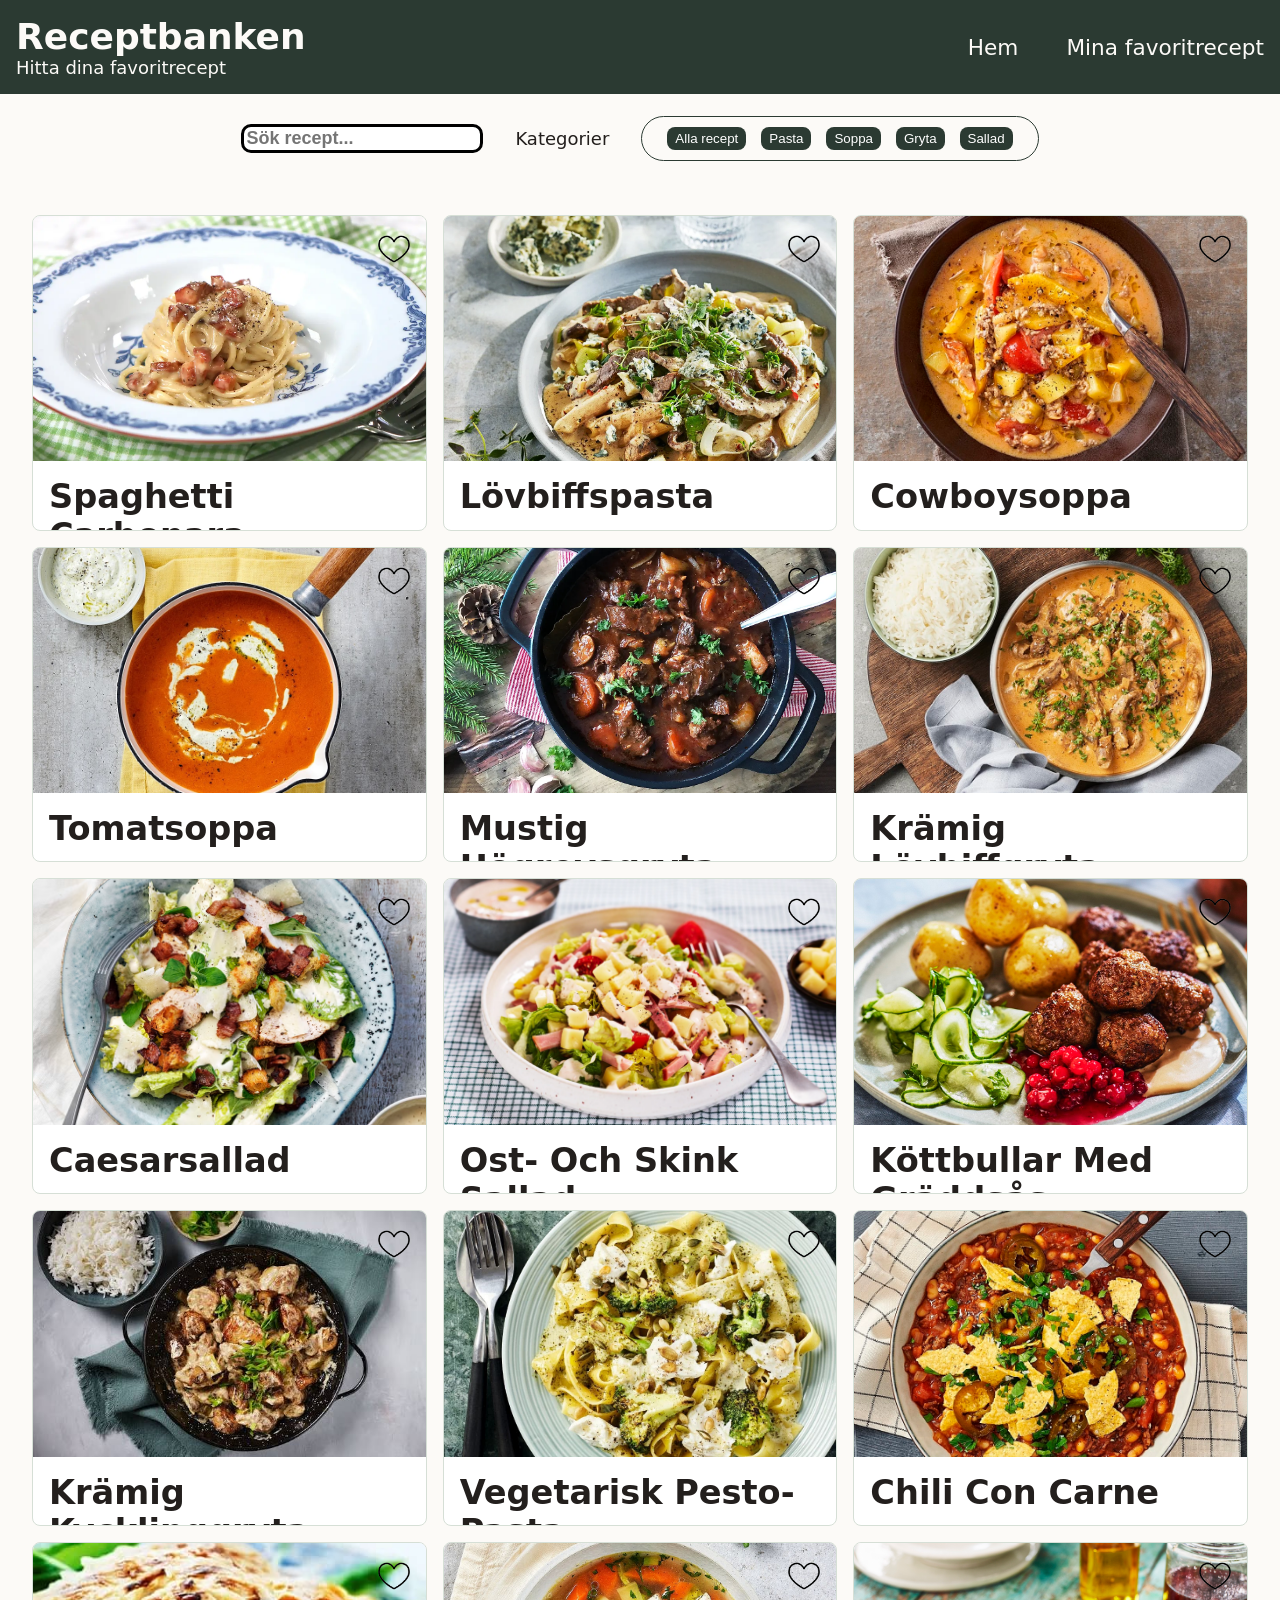
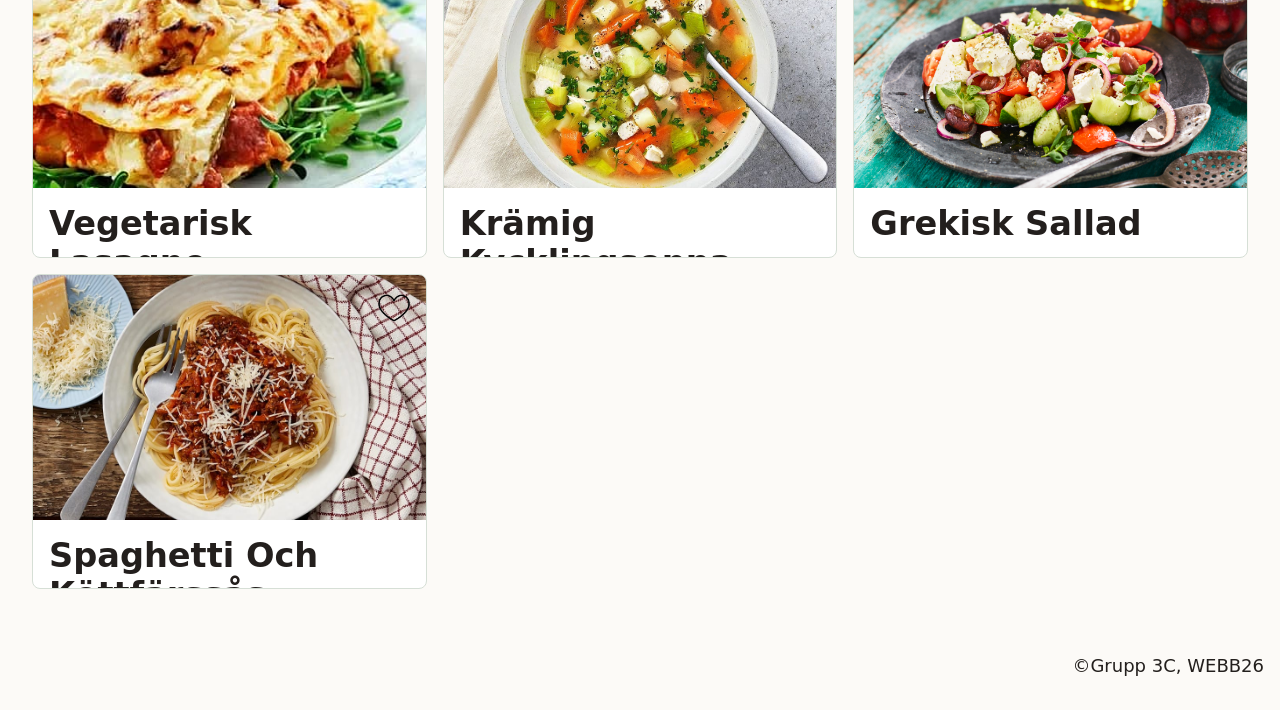
==== commit 45f2dfbe: "clean up of code, removed duplicate css, console.logs, merged scripts and js folders, fixed small er" ====
--- a/receptbanken/index.html
+++ b/receptbanken/index.html
@@ -10,7 +10,7 @@
     <link rel="stylesheet" href="css/detailView.css">
 
     <!-- Scripts -->
-    <script type="module" src="scripts/lista.js" defer></script>
+    <script type="module" src="js/lista.js" defer></script>
     <script type="module" src="js/search.js" defer></script>
     <script type="module" src="js/filter.js" defer></script>
     <script type="module" src="js/detailView.js" defer></script>
@@ -28,16 +28,7 @@
         </nav>
     </header>
     <main>
-        <!---sök/filter kommer senare-->
         <section class="filteringSection">
-            <!-- <section class="search-section">
-                <input
-                    type="text"
-                    id="searchInput"
-                    placeholder="Sök recept...">
-            </section> -->
-        
-        
             <section class="search-section">
                <input type="text" id="searchInput" placeholder="Sök recept...">
             </section>
--- a/receptbanken/css/mainStyle.css
+++ b/receptbanken/css/mainStyle.css
@@ -21,28 +21,7 @@
     /* Terracotta / Paprika */
     --accent-secondary: #748c66;
     /* Sage Green */
-    box-sizing: border-box;
-}
-
-:root {
-    --bg-main: #fcfaf7;
-    /* Warm Cream */
-    --bg-header: #2b3a32;
-    /* Deep Forest Herb */
-    --bg-card: #ffffff;
-    /* Crisp White */
-    --bg-detail: #f4efe6;
-    /* Soft Parchment */
-    --text-main: #231f1d;
-    /* Dark Espresso */
-    --text-muted: #6e665f;
-    /* Warm Slate */
-    --accent-primary: #e06d53;
-    /* Terracotta / Paprika */
-    --accent-secondary: #748c66;
-    /* Sage Green */
-}
-
+}
 
 /* Bas struktur */
 
@@ -53,7 +32,6 @@
     margin: 0;
     font-size: large;
     font-family: system-ui, -apple-system, BlinkMacSystemFont, "Segoe UI", Roboto, sans-serif;
-    font-family: system-ui, -apple-system, BlinkMacSystemFont, "Segoe UI", Roboto, sans-serif;
     background-color: var(--bg-main);
     color: var(--text-main);
 }
@@ -62,12 +40,11 @@
     background-color: var(--accent-primary);
 }
 
-
 footer {
     display: flex;
     align-items: center;
     justify-content: flex-end;
-    padding: 1rem
+    padding: 1rem;
 }
 
 /* Header */
@@ -77,8 +54,6 @@
     display: flex;
     justify-content: space-between;
     align-items: center;
-    padding: 1rem;
-
 }
 
 .logo * {
@@ -100,11 +75,13 @@
     transition: 300ms ease;
 }
 
+header nav a {
+    font-size: 1.35rem;
+}
+
 header a:hover {
     background-color: var(--accent-secondary);
 }
-
-
 
 /* Main */
 
@@ -139,78 +116,6 @@
     font-weight: bold;
     font-size: large;
 }
-
-/* Header */
-header {
-    background-color: var(--bg-header);
-    color: var(--bg-main);
-    display: flex;
-    justify-content: space-between;
-    align-items: center;
-}
-
-.logo * {
-    margin: 0;
-}
-
-header nav {
-    display: flex;
-    justify-content: space-evenly;
-    gap: 1rem;
-    align-items: center;
-}
-
-header nav a {
-    color: var(--bg-main);
-    font-size: 1.35rem
-}
-
-
-/* Main */
-
-main {
-    display: grid;
-    grid-template-rows: auto auto 1fr;
-}
-
-/* Search and filter section (filtering sektion) */
-
-.filteringSection {
-    display: flex;
-    justify-content: flex-start;
-    align-items: center;
-    gap: 2rem;
-    padding: 1rem;
-}
-
-/* == Search design == */
-
-.search-section {
-    display: flex;
-    justify-content: center;
-    align-items: center;
-    height: fit-content;
-}
-
-#searchInput {
-    border: 3px solid black;
-    border-radius: 10px;
-    font-weight: bold;
-    font-size: large;
-}
-
-
-/* == Filter design === */
-
-/* #kategorier {
-    display: flex;
-    justify-content: center;
-    gap: 15px;
-    margin-left: 10px;
-    border: 1px solid #2b3a32;
-    border-radius: 30px;
-    padding: 10px 25px;
-} */
 
 #filter-header {
     display: flex;
@@ -262,6 +167,8 @@
     grid-auto-flow: dense;
     padding: 2rem;
     margin: 0;
+    font-size: clamp(0.9rem, 2cqw, 1.4rem);
+    width: 100%;
 }
 
 .recipeCommon {
@@ -318,7 +225,6 @@
 /* Tablet */
 @media (min-width: 566px) and (max-width: 900px) {
     #recipe-list {
-        display: grid;
         grid-template-columns: repeat(auto-fit, minmax(280px, 1fr));
     }
         .filteringSection {
@@ -340,8 +246,7 @@
 /* Mobile */
 @media (max-width: 565px) {
     #recipe-list {
-        display: grid;
-        grid-template-columns: 2fr;
+        grid-template-columns: 1fr;
         justify-content: center;
         max-width: 400px;
         width: 100%;
@@ -366,10 +271,6 @@
 
     #kategorier button {
         padding: 4px 4px;
-}
-
-/* responsive text */
-#recipe-list {
-    font-style: clamp(0.9rem, 2cqw, 1.4rem);
-}
-
+
+    }
+}
--- a/receptbanken/css/detailView.css
+++ b/receptbanken/css/detailView.css
@@ -107,10 +107,9 @@
     .detailView {
         display: flex;
         flex-direction: column;
-        grid-column: initial;
         grid-row: initial;
+        grid-column: span 2 ;
         gap: 1.5rem;
-        grid-column: span 2 ;
     }
     
     .statsSection {
@@ -137,10 +136,7 @@
 @media (max-width: 565px) {
     .detailView {
         grid-column: initial;
-        gap: 1.5rem;
-    }
-
-    .detailView {
+        gap: 1.5rem;        
         font-size: 1.1rem;
     }
 }
